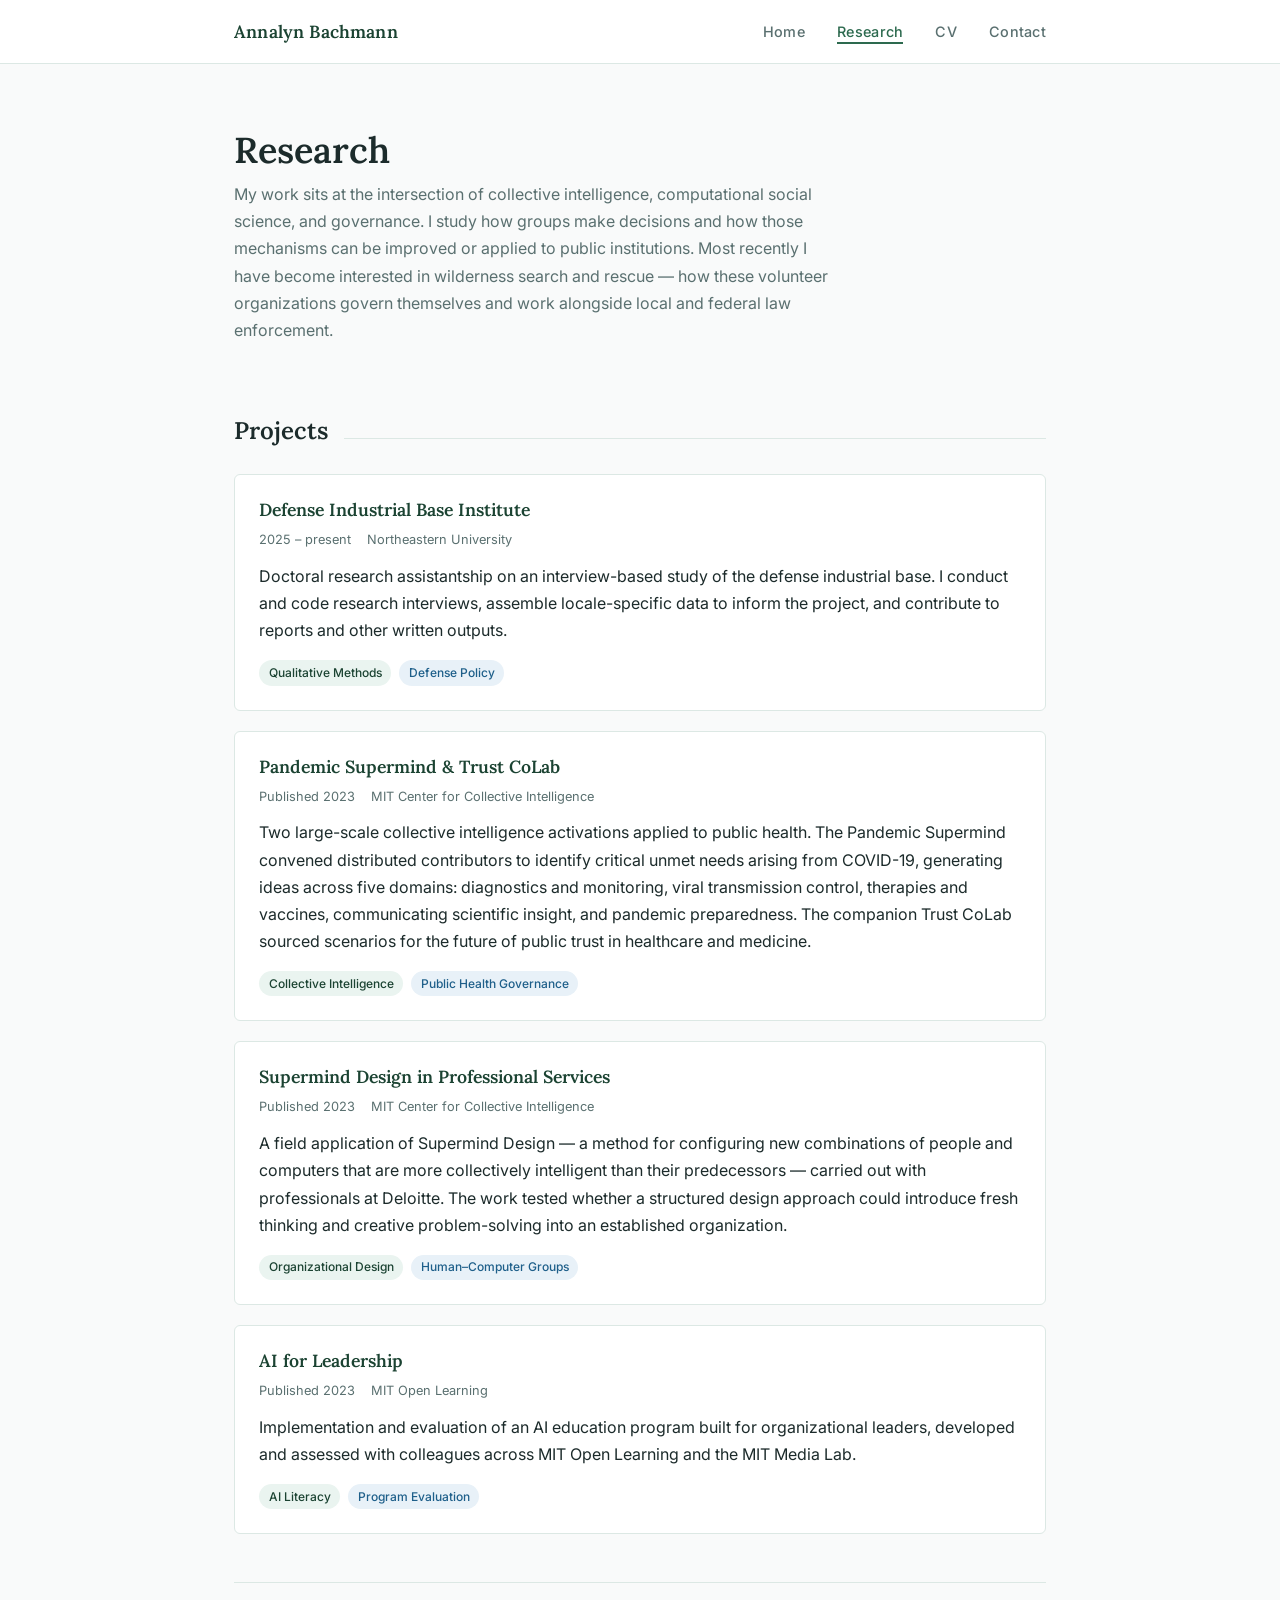
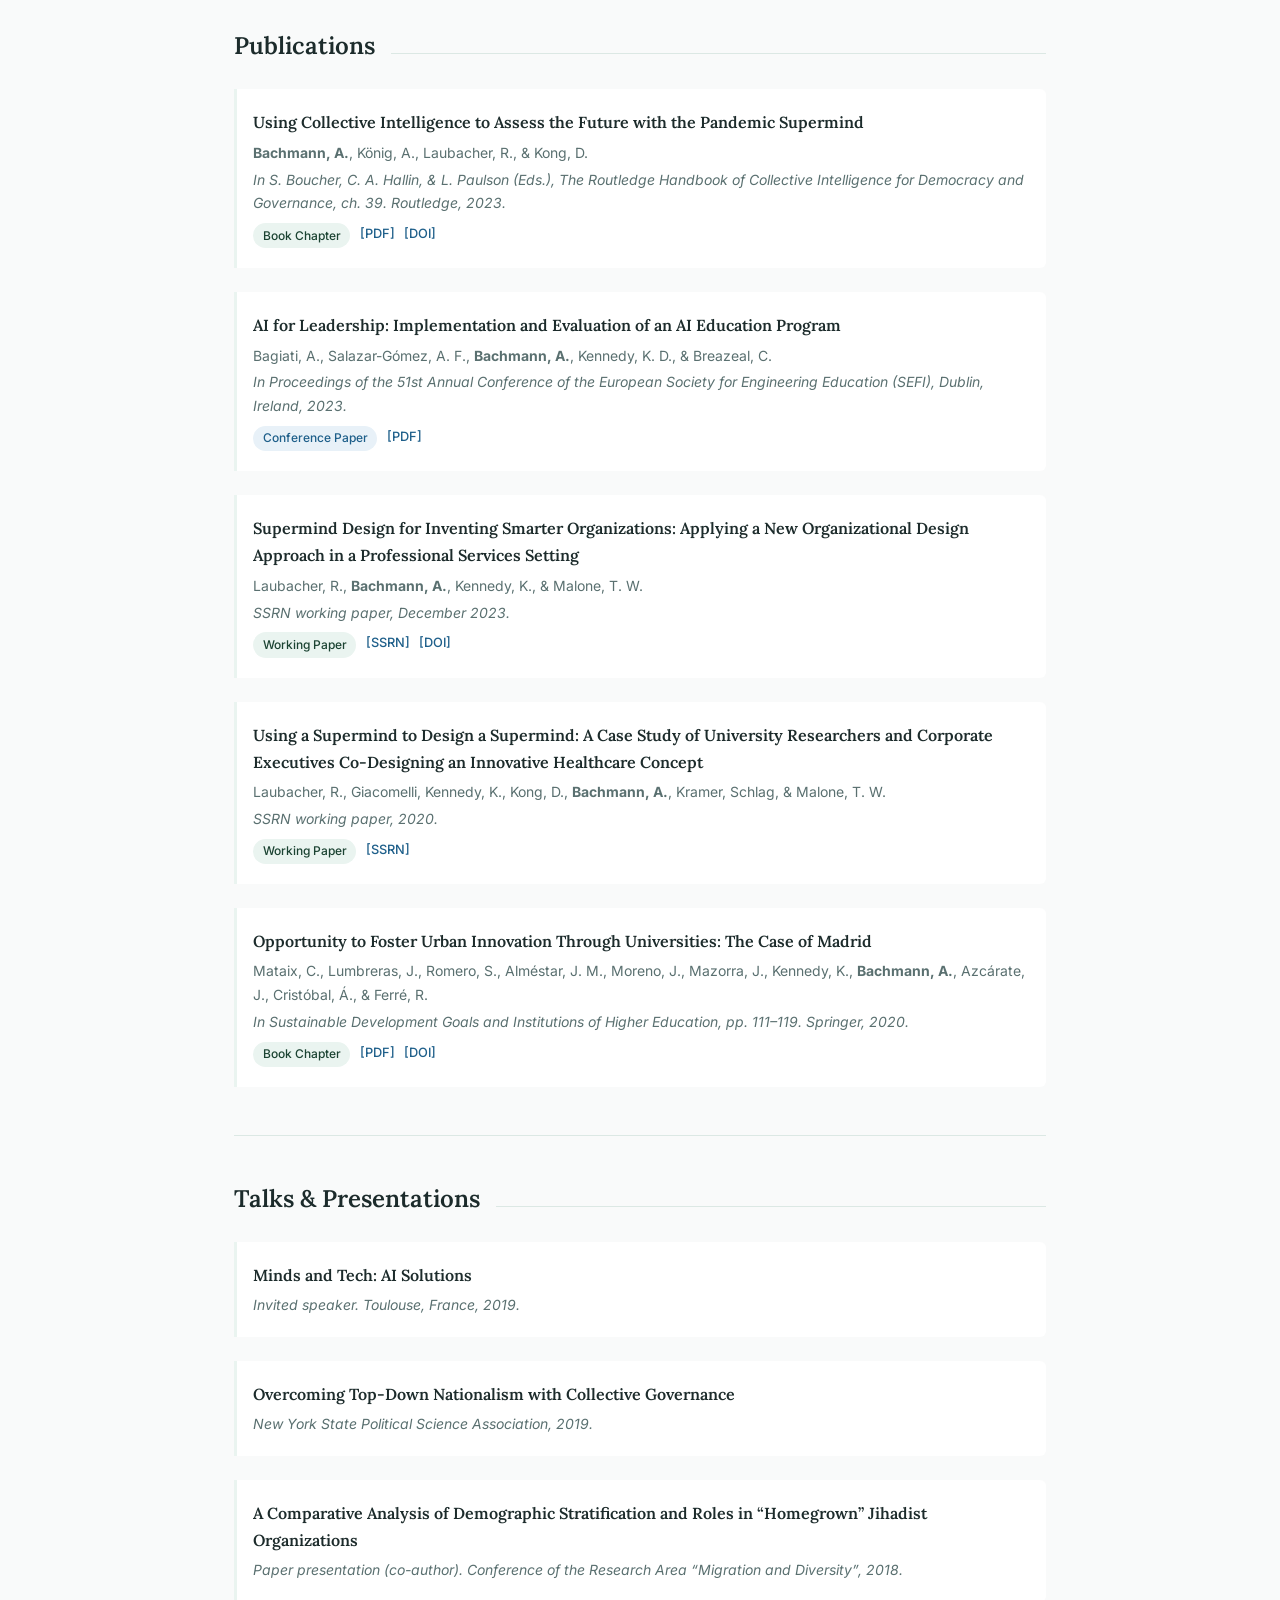
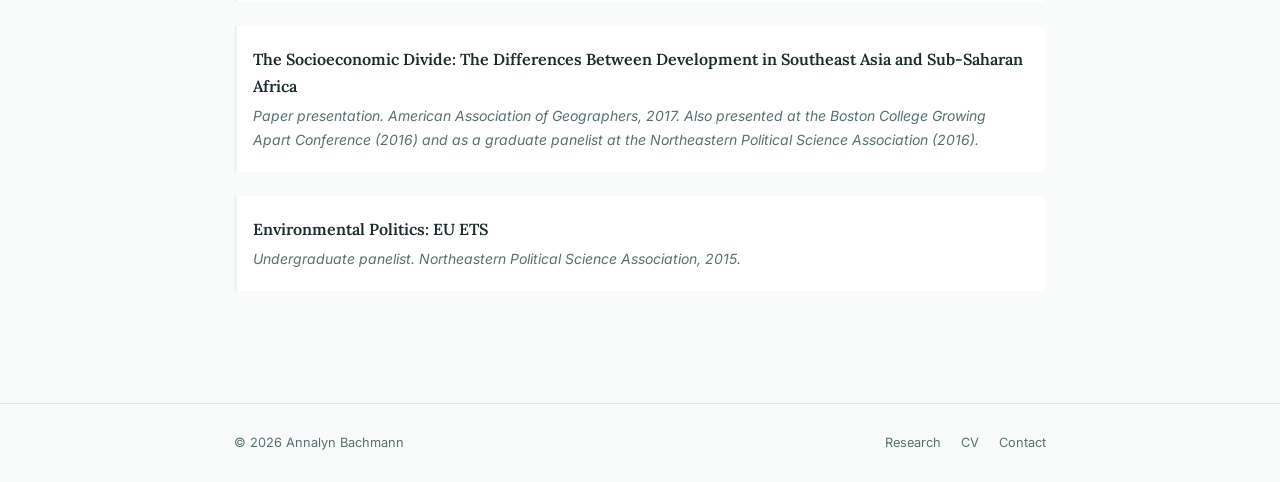
==== research.html @ 3c936c5e "Build personal academic site Four-page static site (home, research, CV, contact) in plain HTML/CSS/J" ====
<!DOCTYPE html>
<html lang="en">
<head>
  <meta charset="UTF-8">
  <meta name="viewport" content="width=device-width, initial-scale=1.0">
  <title>Research — Annalyn Bachmann</title>
  <meta name="description" content="Research projects and publications by Annalyn Bachmann, PhD student at Northeastern University.">
  <link rel="stylesheet" href="css/style.css">
</head>
<body>

  <nav>
    <div class="nav-inner">
      <a href="index.html" class="nav-brand">Annalyn Bachmann</a>
      <button class="nav-toggle" aria-label="Toggle navigation" aria-expanded="false">
        <span></span><span></span><span></span>
      </button>
      <ul class="nav-links">
        <li><a href="index.html">Home</a></li>
        <li><a href="research.html">Research</a></li>
        <li><a href="resume.html">CV</a></li>
        <li><a href="contact.html">Contact</a></li>
      </ul>
    </div>
  </nav>

  <main>
    <div class="container">

      <!-- Page header -->
      <section class="hero" style="padding-bottom: 1.5rem;">
        <h1>Research</h1>
        <p style="color: var(--text-muted); margin-top: 0.5rem; max-width: 600px;">
          My work sits at the intersection of collective intelligence, computational social science,
          and governance. I study how groups make decisions and how those mechanisms can be
          improved or applied to public institutions. Most recently I have become interested in
          wilderness search and rescue — how these volunteer organizations govern themselves and
          work alongside local and federal law enforcement.
        </p>
      </section>

      <!-- Research Projects -->
      <section class="section">
        <div class="section-heading">
          <h2>Projects</h2>
        </div>
        <div class="project-list">

          <!--
            NOTE: These project descriptions were drafted from your CV and the published
            papers. Please review and rewrite in your own voice.
          -->

          <div class="project-item">
            <h3>Defense Industrial Base Institute</h3>
            <div class="project-meta">
              <span>2025 – present</span>
              <span>Northeastern University</span>
            </div>
            <p>
              Doctoral research assistantship on an interview-based study of the defense
              industrial base. I conduct and code research interviews, assemble locale-specific
              data to inform the project, and contribute to reports and other written outputs.
            </p>
            <div style="margin-top:0.75rem; display:flex; gap:0.5rem; flex-wrap:wrap;">
              <span class="tag tag-green">Qualitative Methods</span>
              <span class="tag tag-blue">Defense Policy</span>
            </div>
          </div>

          <div class="project-item">
            <h3>Pandemic Supermind &amp; Trust CoLab</h3>
            <div class="project-meta">
              <span>Published 2023</span>
              <span>MIT Center for Collective Intelligence</span>
            </div>
            <p>
              Two large-scale collective intelligence activations applied to public health.
              The Pandemic Supermind convened distributed contributors to identify critical
              unmet needs arising from COVID-19, generating ideas across five domains:
              diagnostics and monitoring, viral transmission control, therapies and vaccines,
              communicating scientific insight, and pandemic preparedness. The companion Trust
              CoLab sourced scenarios for the future of public trust in healthcare and medicine.
            </p>
            <div style="margin-top:0.75rem; display:flex; gap:0.5rem; flex-wrap:wrap;">
              <span class="tag tag-green">Collective Intelligence</span>
              <span class="tag tag-blue">Public Health Governance</span>
            </div>
          </div>

          <div class="project-item">
            <h3>Supermind Design in Professional Services</h3>
            <div class="project-meta">
              <span>Published 2023</span>
              <span>MIT Center for Collective Intelligence</span>
            </div>
            <p>
              A field application of Supermind Design — a method for configuring new
              combinations of people and computers that are more collectively intelligent than
              their predecessors — carried out with professionals at Deloitte. The work tested
              whether a structured design approach could introduce fresh thinking and creative
              problem-solving into an established organization.
            </p>
            <div style="margin-top:0.75rem; display:flex; gap:0.5rem; flex-wrap:wrap;">
              <span class="tag tag-green">Organizational Design</span>
              <span class="tag tag-blue">Human–Computer Groups</span>
            </div>
          </div>

          <div class="project-item">
            <h3>AI for Leadership</h3>
            <div class="project-meta">
              <span>Published 2023</span>
              <span>MIT Open Learning</span>
            </div>
            <p>
              Implementation and evaluation of an AI education program built for organizational
              leaders, developed and assessed with colleagues across MIT Open Learning and the
              MIT Media Lab.
            </p>
            <div style="margin-top:0.75rem; display:flex; gap:0.5rem; flex-wrap:wrap;">
              <span class="tag tag-green">AI Literacy</span>
              <span class="tag tag-blue">Program Evaluation</span>
            </div>
          </div>

        </div>
      </section>

      <!-- Publications -->
      <section class="section">
        <div class="section-heading">
          <h2>Publications</h2>
        </div>
        <div class="pub-list">

          <div class="pub-item">
            <p class="pub-title">Using Collective Intelligence to Assess the Future with the Pandemic Supermind</p>
            <p class="pub-authors"><strong>Bachmann, A.</strong>, König, A., Laubacher, R., &amp; Kong, D.</p>
            <p class="pub-venue">
              In S. Boucher, C. A. Hallin, &amp; L. Paulson (Eds.),
              <em>The Routledge Handbook of Collective Intelligence for Democracy and Governance</em>,
              ch. 39. Routledge, 2023.
            </p>
            <div class="pub-links">
              <span class="tag tag-green">Book Chapter</span>
              <a href="https://epub.ub.uni-muenchen.de/121692/1/Using_collective_intelligence_to_assess_the_future_with_the_Pandemic_Supermind_24_10_02_13_44_24_1_.pdf" class="pub-link">[PDF]</a>
              <a href="https://doi.org/10.4324/9781003215929-46" class="pub-link">[DOI]</a>
            </div>
          </div>

          <div class="pub-item">
            <p class="pub-title">AI for Leadership: Implementation and Evaluation of an AI Education Program</p>
            <p class="pub-authors">Bagiati, A., Salazar-Gómez, A. F., <strong>Bachmann, A.</strong>, Kennedy, K. D., &amp; Breazeal, C.</p>
            <p class="pub-venue">
              In <em>Proceedings of the 51st Annual Conference of the European Society for
              Engineering Education (SEFI)</em>, Dublin, Ireland, 2023.
            </p>
            <div class="pub-links">
              <span class="tag tag-blue">Conference Paper</span>
              <a href="https://arrow.tudublin.ie/cgi/viewcontent.cgi?article=1024&amp;context=sefi2023_respap" class="pub-link">[PDF]</a>
            </div>
          </div>

          <div class="pub-item">
            <p class="pub-title">Supermind Design for Inventing Smarter Organizations: Applying a New Organizational Design Approach in a Professional Services Setting</p>
            <p class="pub-authors">Laubacher, R., <strong>Bachmann, A.</strong>, Kennedy, K., &amp; Malone, T. W.</p>
            <p class="pub-venue">SSRN working paper, December 2023.</p>
            <div class="pub-links">
              <span class="tag tag-green">Working Paper</span>
              <a href="https://ssrn.com/abstract=4664645" class="pub-link">[SSRN]</a>
              <a href="https://doi.org/10.2139/ssrn.4664645" class="pub-link">[DOI]</a>
            </div>
          </div>

          <!-- NOTE: initials unconfirmed for Giacomelli, Kramer, and Schlag — please fill in. -->
          <div class="pub-item">
            <p class="pub-title">Using a Supermind to Design a Supermind: A Case Study of University Researchers and Corporate Executives Co-Designing an Innovative Healthcare Concept</p>
            <p class="pub-authors">Laubacher, R., Giacomelli, Kennedy, K., Kong, D., <strong>Bachmann, A.</strong>, Kramer, Schlag, &amp; Malone, T. W.</p>
            <p class="pub-venue">SSRN working paper, 2020.</p>
            <div class="pub-links">
              <span class="tag tag-green">Working Paper</span>
              <a href="https://papers.ssrn.com/sol3/papers.cfm?abstract_id=3601059" class="pub-link">[SSRN]</a>
            </div>
          </div>

          <div class="pub-item">
            <p class="pub-title">Opportunity to Foster Urban Innovation Through Universities: The Case of Madrid</p>
            <p class="pub-authors">
              Mataix, C., Lumbreras, J., Romero, S., Alméstar, J. M., Moreno, J., Mazorra, J.,
              Kennedy, K., <strong>Bachmann, A.</strong>, Azcárate, J., Cristóbal, Á., &amp; Ferré, R.
            </p>
            <p class="pub-venue">
              In <em>Sustainable Development Goals and Institutions of Higher Education</em>,
              pp. 111–119. Springer, 2020.
            </p>
            <div class="pub-links">
              <span class="tag tag-green">Book Chapter</span>
              <a href="https://oa.upm.es/78802/" class="pub-link">[PDF]</a>
              <a href="https://doi.org/10.1007/978-3-030-26157-3_9" class="pub-link">[DOI]</a>
            </div>
          </div>

        </div>
      </section>

      <!-- Talks & Presentations -->
      <section class="section">
        <div class="section-heading">
          <h2>Talks &amp; Presentations</h2>
        </div>
        <div class="pub-list">

          <div class="pub-item">
            <p class="pub-title">Minds and Tech: AI Solutions</p>
            <p class="pub-venue">Invited speaker. Toulouse, France, 2019.</p>
          </div>

          <div class="pub-item">
            <p class="pub-title">Overcoming Top-Down Nationalism with Collective Governance</p>
            <p class="pub-venue"><em>New York State Political Science Association</em>, 2019.</p>
          </div>

          <div class="pub-item">
            <p class="pub-title">A Comparative Analysis of Demographic Stratification and Roles in “Homegrown” Jihadist Organizations</p>
            <p class="pub-venue">
              Paper presentation (co-author).
              <em>Conference of the Research Area “Migration and Diversity”</em>, 2018.
            </p>
          </div>

          <div class="pub-item">
            <p class="pub-title">The Socioeconomic Divide: The Differences Between Development in Southeast Asia and Sub-Saharan Africa</p>
            <p class="pub-venue">
              Paper presentation. <em>American Association of Geographers</em>, 2017.
              Also presented at the <em>Boston College Growing Apart Conference</em> (2016) and as a
              graduate panelist at the <em>Northeastern Political Science Association</em> (2016).
            </p>
          </div>

          <div class="pub-item">
            <p class="pub-title">Environmental Politics: EU ETS</p>
            <p class="pub-venue">Undergraduate panelist. <em>Northeastern Political Science Association</em>, 2015.</p>
          </div>

        </div>
      </section>

    </div>
  </main>

  <footer>
    <div class="footer-inner">
      <span>&copy; 2026 Annalyn Bachmann</span>
      <div class="footer-links">
        <a href="research.html">Research</a>
        <a href="resume.html">CV</a>
        <a href="contact.html">Contact</a>
      </div>
    </div>
  </footer>

  <script src="js/main.js"></script>
</body>
</html>
---- css/style.css ----
/* =============================================
   Root variables & reset
   ============================================= */

@import url('https://fonts.googleapis.com/css2?family=Lora:ital,wght@0,400;0,500;0,600;0,700;1,400;1,600&family=Inter:wght@300;400;500;600&display=swap');

:root {
  --bg:           #f9fafa;
  --surface:      #ffffff;
  --border:       #dce8e4;
  --text:         #1c2b2b;
  --text-muted:   #5a7070;
  --green:        #2d6a4f;
  --green-dark:   #1b4332;
  --green-light:  #eaf4f0;
  --blue:         #1e5f8a;
  --blue-light:   #e8f1f8;
  --accent:       #52b788;

  --font-serif:   'Lora', Georgia, serif;
  --font-sans:    'Inter', system-ui, sans-serif;

  --radius:       6px;
  --max-width:    860px;
  --nav-height:   64px;
}

*, *::before, *::after {
  box-sizing: border-box;
  margin: 0;
  padding: 0;
}

html {
  scroll-behavior: smooth;
}

body {
  font-family: var(--font-sans);
  font-size: 1rem;
  line-height: 1.7;
  color: var(--text);
  background: var(--bg);
  -webkit-font-smoothing: antialiased;
}

a {
  color: var(--green);
  text-decoration: none;
}

a:hover {
  color: var(--blue);
  text-decoration: underline;
}

img {
  max-width: 100%;
  display: block;
}

/* =============================================
   Typography
   ============================================= */

h1, h2, h3, h4 {
  font-family: var(--font-serif);
  font-weight: 600;
  line-height: 1.25;
  color: var(--text);
}

h1 { font-size: 2.25rem; }
h2 { font-size: 1.6rem; }
h3 { font-size: 1.2rem; }
h4 { font-size: 1rem; }

p { margin-bottom: 1rem; }
p:last-child { margin-bottom: 0; }

/* =============================================
   Layout utilities
   ============================================= */

.container {
  max-width: var(--max-width);
  margin: 0 auto;
  padding: 0 1.5rem;
}

.section {
  padding: 3rem 0;
}

.section + .section {
  border-top: 1px solid var(--border);
}

/* =============================================
   Navigation
   ============================================= */

nav {
  background: var(--surface);
  border-bottom: 1px solid var(--border);
  height: var(--nav-height);
  position: sticky;
  top: 0;
  z-index: 100;
}

.nav-inner {
  max-width: var(--max-width);
  margin: 0 auto;
  padding: 0 1.5rem;
  height: 100%;
  display: flex;
  align-items: center;
  justify-content: space-between;
}

.nav-brand {
  font-family: var(--font-serif);
  font-size: 1.1rem;
  font-weight: 600;
  color: var(--green-dark);
  letter-spacing: 0.01em;
  text-decoration: none;
}

.nav-brand:hover {
  color: var(--green);
  text-decoration: none;
}

.nav-links {
  display: flex;
  gap: 2rem;
  list-style: none;
}

.nav-links a {
  font-size: 0.9rem;
  font-weight: 500;
  color: var(--text-muted);
  letter-spacing: 0.02em;
  padding-bottom: 2px;
  border-bottom: 2px solid transparent;
  transition: color 0.15s, border-color 0.15s;
  text-decoration: none;
}

.nav-links a:hover,
.nav-links a.active {
  color: var(--green);
  border-bottom-color: var(--green);
  text-decoration: none;
}

/* Mobile nav toggle */
.nav-toggle {
  display: none;
  background: none;
  border: none;
  cursor: pointer;
  padding: 4px;
  color: var(--text);
}

.nav-toggle span {
  display: block;
  width: 22px;
  height: 2px;
  background: currentColor;
  margin: 5px 0;
  transition: transform 0.2s, opacity 0.2s;
}

/* =============================================
   Hero / Home
   ============================================= */

.hero {
  padding: 4rem 0 3rem;
}

.hero-grid {
  display: grid;
  grid-template-columns: 200px 1fr;
  gap: 3rem;
  align-items: start;
}

.hero-photo {
  width: 200px;
  height: 200px;
  border-radius: 50%;
  object-fit: cover;
  border: 3px solid var(--border);
}

.hero-photo-placeholder {
  width: 200px;
  height: 200px;
  border-radius: 50%;
  background: var(--green-light);
  border: 3px solid var(--border);
  display: flex;
  align-items: center;
  justify-content: center;
  color: var(--text-muted);
  font-size: 0.8rem;
  text-align: center;
}

.hero-name {
  font-size: 2.4rem;
  margin-bottom: 0.25rem;
}

.hero-title {
  font-family: var(--font-sans);
  font-size: 1rem;
  font-weight: 400;
  color: var(--text-muted);
  margin-bottom: 0.2rem;
}

.hero-institution {
  font-family: var(--font-sans);
  font-size: 0.95rem;
  color: var(--green);
  font-weight: 500;
  margin-bottom: 1.25rem;
}

.hero-bio {
  font-size: 1rem;
  color: var(--text);
  margin-bottom: 1.5rem;
}

.hero-links {
  display: flex;
  flex-wrap: wrap;
  gap: 0.75rem;
}

.btn {
  display: inline-flex;
  align-items: center;
  gap: 0.4rem;
  padding: 0.45rem 1rem;
  border-radius: var(--radius);
  font-size: 0.875rem;
  font-weight: 500;
  font-family: var(--font-sans);
  transition: background 0.15s, color 0.15s;
  text-decoration: none;
  border: 1.5px solid transparent;
}

.btn-primary {
  background: var(--green);
  color: #fff;
  border-color: var(--green);
}

.btn-primary:hover {
  background: var(--green-dark);
  border-color: var(--green-dark);
  color: #fff;
  text-decoration: none;
}

.btn-outline {
  background: transparent;
  color: var(--green);
  border-color: var(--green);
}

.btn-outline:hover {
  background: var(--green-light);
  color: var(--green-dark);
  text-decoration: none;
}

.btn-blue {
  background: var(--blue);
  color: #fff;
  border-color: var(--blue);
}

.btn-blue:hover {
  background: #174e75;
  border-color: #174e75;
  color: #fff;
  text-decoration: none;
}

/* =============================================
   Research interests (homepage)
   ============================================= */

.interests-grid {
  display: grid;
  grid-template-columns: repeat(auto-fit, minmax(220px, 1fr));
  gap: 1rem;
  margin-top: 1.5rem;
}

.interest-card {
  background: var(--surface);
  border: 1px solid var(--border);
  border-radius: var(--radius);
  padding: 1.25rem 1.25rem 1rem;
}

.interest-card h4 {
  color: var(--green-dark);
  margin-bottom: 0.4rem;
  font-size: 0.95rem;
}

.interest-card p {
  font-size: 0.875rem;
  color: var(--text-muted);
}

/* Highlighted current interest — spans the full grid width */
.interest-card-feature {
  grid-column: 1 / -1;
  background: var(--green-light);
  border-color: var(--accent);
}

/* =============================================
   Section headings
   ============================================= */

.section-heading {
  display: flex;
  align-items: baseline;
  gap: 1rem;
  margin-bottom: 1.75rem;
}

.section-heading h2 {
  font-size: 1.5rem;
}

.section-heading::after {
  content: '';
  flex: 1;
  height: 1px;
  background: var(--border);
}

/* =============================================
   Publications & Research
   ============================================= */

.pub-list {
  display: flex;
  flex-direction: column;
  gap: 1.5rem;
}

.pub-item {
  padding: 1.25rem 1.25rem 1.25rem 1rem;
  border-left: 3px solid var(--green-light);
  background: var(--surface);
  border-radius: 0 var(--radius) var(--radius) 0;
}

.pub-item:hover {
  border-left-color: var(--green);
}

.pub-title {
  font-family: var(--font-serif);
  font-weight: 600;
  font-size: 1rem;
  margin-bottom: 0.25rem;
  color: var(--text);
}

.pub-authors {
  font-size: 0.875rem;
  color: var(--text-muted);
  margin-bottom: 0.2rem;
}

.pub-venue {
  font-size: 0.875rem;
  color: var(--text-muted);
  font-style: italic;
  margin-bottom: 0.5rem;
}

.pub-links {
  display: flex;
  gap: 0.6rem;
  flex-wrap: wrap;
}

.tag {
  display: inline-block;
  padding: 0.15rem 0.6rem;
  border-radius: 99px;
  font-size: 0.75rem;
  font-weight: 500;
}

.tag-green {
  background: var(--green-light);
  color: var(--green-dark);
}

.tag-blue {
  background: var(--blue-light);
  color: var(--blue);
}

.pub-link {
  font-size: 0.8rem;
  font-weight: 500;
  color: var(--blue);
}

.pub-link:hover {
  color: var(--green);
}

/* Research projects */
.project-list {
  display: flex;
  flex-direction: column;
  gap: 1.25rem;
}

.project-item {
  background: var(--surface);
  border: 1px solid var(--border);
  border-radius: var(--radius);
  padding: 1.5rem;
}

.project-item h3 {
  color: var(--green-dark);
  margin-bottom: 0.5rem;
  font-size: 1.1rem;
}

.project-meta {
  font-size: 0.8rem;
  color: var(--text-muted);
  margin-bottom: 0.75rem;
  display: flex;
  gap: 1rem;
  flex-wrap: wrap;
}

/* =============================================
   Resume / CV
   ============================================= */

.cv-download {
  display: flex;
  align-items: center;
  gap: 1rem;
  background: var(--green-light);
  border: 1px solid var(--border);
  border-radius: var(--radius);
  padding: 1rem 1.25rem;
  margin-bottom: 2.5rem;
}

.cv-download p {
  font-size: 0.875rem;
  color: var(--text-muted);
  margin: 0;
}

.cv-section {
  margin-bottom: 2.5rem;
}

.cv-section-title {
  font-family: var(--font-serif);
  font-size: 1.1rem;
  font-weight: 600;
  color: var(--green-dark);
  text-transform: uppercase;
  letter-spacing: 0.08em;
  font-size: 0.8rem;
  border-bottom: 1.5px solid var(--green-light);
  padding-bottom: 0.4rem;
  margin-bottom: 1.25rem;
}

.cv-entry {
  display: grid;
  grid-template-columns: 1fr auto;
  gap: 0.5rem 1.5rem;
  margin-bottom: 1.25rem;
  align-items: start;
}

.cv-entry-title {
  font-weight: 600;
  font-size: 0.95rem;
  color: var(--text);
}

.cv-entry-org {
  font-size: 0.875rem;
  color: var(--green);
  font-weight: 500;
}

.cv-entry-date {
  font-size: 0.8rem;
  color: var(--text-muted);
  white-space: nowrap;
  text-align: right;
}

.cv-entry-desc {
  grid-column: 1 / -1;
  font-size: 0.875rem;
  color: var(--text-muted);
}

.cv-entry-desc ul {
  padding-left: 1.25rem;
}

.cv-entry-desc li {
  margin-bottom: 0.2rem;
}

.skills-grid {
  display: grid;
  grid-template-columns: repeat(auto-fill, minmax(180px, 1fr));
  gap: 0.5rem;
}

.skill-item {
  font-size: 0.875rem;
  color: var(--text-muted);
  padding: 0.4rem 0.75rem;
  background: var(--surface);
  border: 1px solid var(--border);
  border-radius: var(--radius);
}

/* =============================================
   Timeline (CV page)
   ============================================= */

.timeline {
  position: relative;
  list-style: none;
  padding: 1rem 0;
  margin: 0;
}

/* The vertical spine, faded at both ends */
.timeline::before {
  content: '';
  position: absolute;
  top: 0;
  left: 50%;
  margin-left: -1.5px;
  width: 3px;
  height: 100%;
  background: linear-gradient(
    to bottom,
    rgba(45, 106, 79, 0) 0%,
    var(--green) 6%,
    var(--green) 94%,
    rgba(45, 106, 79, 0) 100%
  );
}

.timeline-item {
  position: relative;
  width: 50%;
  padding: 0 2.5rem;
  margin-bottom: 2rem;
}

.timeline-item:last-child {
  margin-bottom: 0;
}

.timeline-item.tl-left {
  left: 0;
  text-align: right;
}

.timeline-item.tl-right {
  left: 50%;
  text-align: left;
}

/* Marker dot sitting on the spine */
.timeline-item::before {
  content: '';
  position: absolute;
  top: 1.1rem;
  width: 13px;
  height: 13px;
  border-radius: 50%;
  background: var(--surface);
  border: 3px solid var(--green);
  z-index: 2;
}

.timeline-item.tl-left::before {
  right: -6.5px;
}

.timeline-item.tl-right::before {
  left: -6.5px;
}

.timeline-card {
  position: relative;
  display: inline-block;
  background: var(--surface);
  border: 1px solid var(--border);
  border-radius: var(--radius);
  padding: 0.75rem 1rem;
  text-align: left;
  max-width: 100%;
}

/* Little arrow pointing back toward the spine */
.timeline-card::after {
  content: '';
  position: absolute;
  top: 0.9rem;
  border: 7px solid transparent;
}

.tl-left .timeline-card::after {
  left: 100%;
  border-left-color: var(--border);
}

.tl-right .timeline-card::after {
  right: 100%;
  border-right-color: var(--border);
}

.timeline-org {
  font-family: var(--font-serif);
  font-size: 1rem;
  font-weight: 600;
  color: var(--green-dark);
  line-height: 1.3;
}

.timeline-role {
  font-size: 0.9rem;
  font-weight: 500;
  color: var(--text);
  margin-top: 0.15rem;
}

.timeline-detail {
  font-size: 0.825rem;
  color: var(--text-muted);
  margin-top: 0.1rem;
}

.timeline-date {
  display: block;
  font-size: 0.75rem;
  font-weight: 500;
  letter-spacing: 0.04em;
  text-transform: uppercase;
  color: var(--blue);
  margin-bottom: 0.3rem;
}

/* Education entries use the blue accent to distinguish them from roles */
.timeline-item.tl-edu::before {
  border-color: var(--blue);
}

.timeline-item.tl-edu .timeline-org {
  color: var(--blue);
}

.timeline-item.tl-edu .timeline-date {
  color: var(--green);
}

.timeline-legend {
  display: flex;
  gap: 1.25rem;
  flex-wrap: wrap;
  margin-bottom: 1.5rem;
  font-size: 0.8rem;
  color: var(--text-muted);
}

.timeline-legend span {
  display: flex;
  align-items: center;
  gap: 0.4rem;
}

.timeline-legend span::before {
  content: '';
  width: 11px;
  height: 11px;
  border-radius: 50%;
  background: var(--surface);
  border: 3px solid var(--green);
}

.timeline-legend .legend-edu::before {
  border-color: var(--blue);
}

/* Collapse to a single left-aligned column on narrow screens */
@media (max-width: 700px) {
  .timeline::before {
    left: 6px;
    margin-left: 0;
  }

  .timeline-item,
  .timeline-item.tl-left,
  .timeline-item.tl-right {
    width: 100%;
    left: 0;
    padding: 0 0 0 2rem;
    text-align: left;
  }

  .timeline-item.tl-left::before,
  .timeline-item.tl-right::before {
    left: 0;
    right: auto;
  }

  .timeline-card {
    display: block;
  }

  .tl-left .timeline-card::after,
  .tl-right .timeline-card::after {
    left: auto;
    right: 100%;
    border-left-color: transparent;
    border-right-color: var(--border);
  }
}

.cv-attribution {
  margin-top: 3rem;
  padding-top: 1.25rem;
  border-top: 1px solid var(--border);
  font-size: 0.8rem;
  color: var(--text-muted);
}

/* =============================================
   Contact page
   ============================================= */

.contact-grid {
  display: grid;
  grid-template-columns: 1fr 1fr;
  gap: 3rem;
  align-items: start;
}

.contact-item {
  display: flex;
  align-items: flex-start;
  gap: 1rem;
  margin-bottom: 1.5rem;
}

.contact-icon {
  width: 40px;
  height: 40px;
  border-radius: 50%;
  background: var(--green-light);
  display: flex;
  align-items: center;
  justify-content: center;
  flex-shrink: 0;
  color: var(--green-dark);
}

.contact-label {
  font-size: 0.75rem;
  text-transform: uppercase;
  letter-spacing: 0.08em;
  color: var(--text-muted);
  margin-bottom: 0.15rem;
}

.contact-value {
  font-size: 0.95rem;
  color: var(--text);
  font-weight: 500;
}

.contact-form {
  display: flex;
  flex-direction: column;
  gap: 1rem;
}

.form-group {
  display: flex;
  flex-direction: column;
  gap: 0.35rem;
}

label {
  font-size: 0.85rem;
  font-weight: 500;
  color: var(--text);
}

input, textarea {
  font-family: var(--font-sans);
  font-size: 0.9rem;
  color: var(--text);
  background: var(--surface);
  border: 1px solid var(--border);
  border-radius: var(--radius);
  padding: 0.6rem 0.85rem;
  transition: border-color 0.15s;
  width: 100%;
}

input:focus, textarea:focus {
  outline: none;
  border-color: var(--green);
}

textarea {
  min-height: 140px;
  resize: vertical;
}

/* =============================================
   Footer
   ============================================= */

footer {
  border-top: 1px solid var(--border);
  padding: 1.75rem 0;
  margin-top: 4rem;
}

.footer-inner {
  max-width: var(--max-width);
  margin: 0 auto;
  padding: 0 1.5rem;
  display: flex;
  justify-content: space-between;
  align-items: center;
  font-size: 0.8rem;
  color: var(--text-muted);
}

.footer-links {
  display: flex;
  gap: 1.25rem;
}

.footer-links a {
  color: var(--text-muted);
  font-size: 0.8rem;
}

.footer-links a:hover {
  color: var(--green);
  text-decoration: none;
}

/* =============================================
   Responsive
   ============================================= */

@media (max-width: 640px) {
  h1 { font-size: 1.75rem; }
  h2 { font-size: 1.35rem; }

  .hero-grid {
    grid-template-columns: 1fr;
    gap: 1.75rem;
  }

  .hero-photo,
  .hero-photo-placeholder {
    width: 140px;
    height: 140px;
    margin: 0 auto;
  }

  .hero-content {
    text-align: center;
  }

  .hero-links {
    justify-content: center;
  }

  .nav-links {
    display: none;
    flex-direction: column;
    gap: 0;
    position: absolute;
    top: var(--nav-height);
    left: 0;
    right: 0;
    background: var(--surface);
    border-bottom: 1px solid var(--border);
    padding: 0.75rem 1.5rem;
  }

  .nav-links.open {
    display: flex;
  }

  .nav-links li {
    border-bottom: 1px solid var(--border);
  }

  .nav-links a {
    display: block;
    padding: 0.75rem 0;
    border-bottom: none;
  }

  .nav-toggle {
    display: block;
  }

  .contact-grid {
    grid-template-columns: 1fr;
    gap: 2rem;
  }

  .cv-entry {
    grid-template-columns: 1fr;
  }

  .cv-entry-date {
    text-align: left;
    order: -1;
    color: var(--green);
    font-weight: 500;
  }

  .footer-inner {
    flex-direction: column;
    gap: 0.75rem;
    text-align: center;
  }
}

/* =============================================
   Print / PDF export
   Used to generate assets/bachmann_cv.pdf from resume.html.
   Deliberately contains no email address — see contact.html.
   ============================================= */

@media print {
  nav,
  footer,
  .cv-download,
  .cv-attribution,
  .timeline-legend {
    display: none !important;
  }

  body {
    background: #fff;
    font-size: 10.5pt;
  }

  main {
    padding: 0;
  }

  .container {
    max-width: none;
    padding: 0;
  }

  .hero {
    padding: 0 0 0.5rem;
  }

  /* No break-inside:avoid here — sections are taller than a page and
     would be pushed whole onto a fresh page, leaving big gaps. */
  .cv-section {
    margin-bottom: 1.25rem;
  }

  .cv-section-title {
    break-after: avoid;
  }

  .cv-entry,
  .pub-item,
  .timeline-item {
    break-inside: avoid;
  }

  /* Single-column timeline prints far more legibly than the alternating layout */
  .timeline::before {
    left: 6px;
    margin-left: 0;
  }

  .timeline-item,
  .timeline-item.tl-left,
  .timeline-item.tl-right {
    width: 100%;
    left: 0;
    padding: 0 0 0 2rem;
    text-align: left;
    margin-bottom: 0.9rem;
  }

  .timeline-item.tl-left::before,
  .timeline-item.tl-right::before {
    left: 0;
    right: auto;
  }

  .timeline-card {
    display: block;
    border-color: #ccc;
  }

  .tl-left .timeline-card::after,
  .tl-right .timeline-card::after {
    display: none;
  }

  a {
    color: inherit;
    text-decoration: none;
  }
}
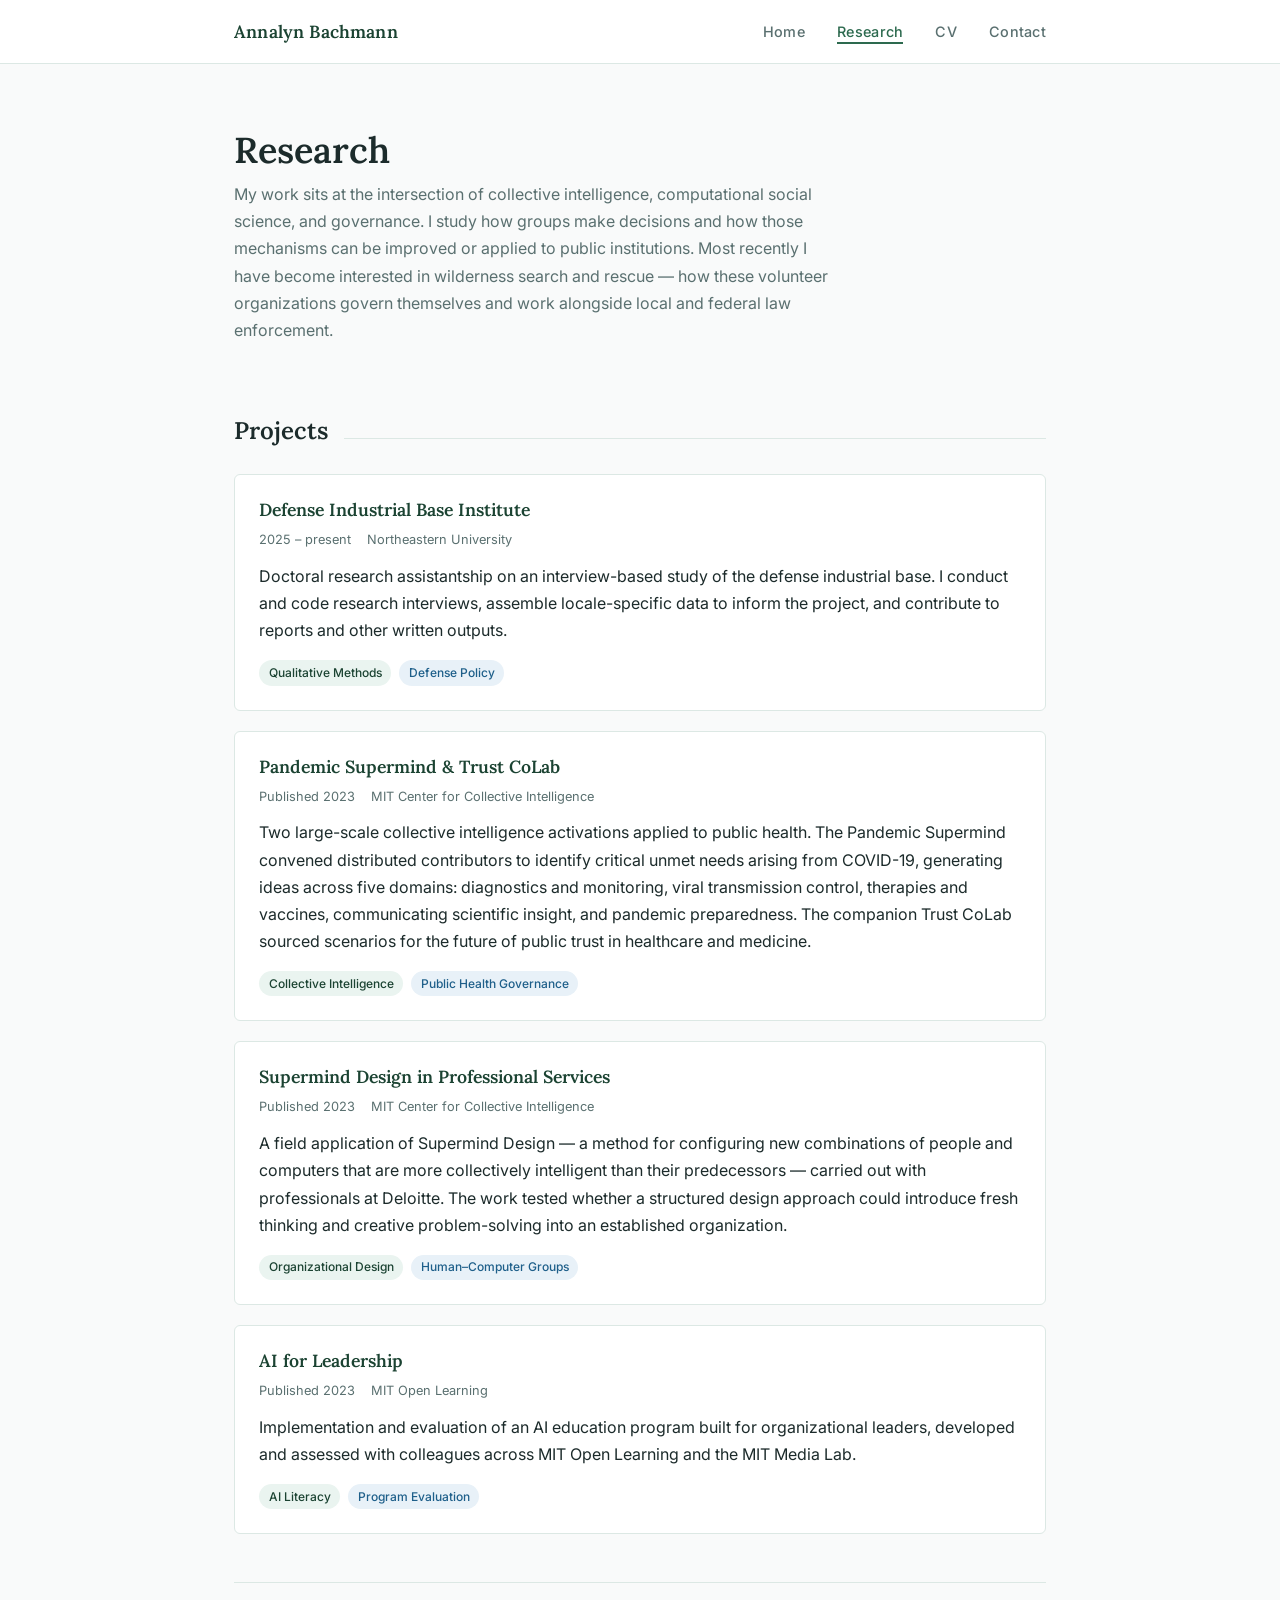
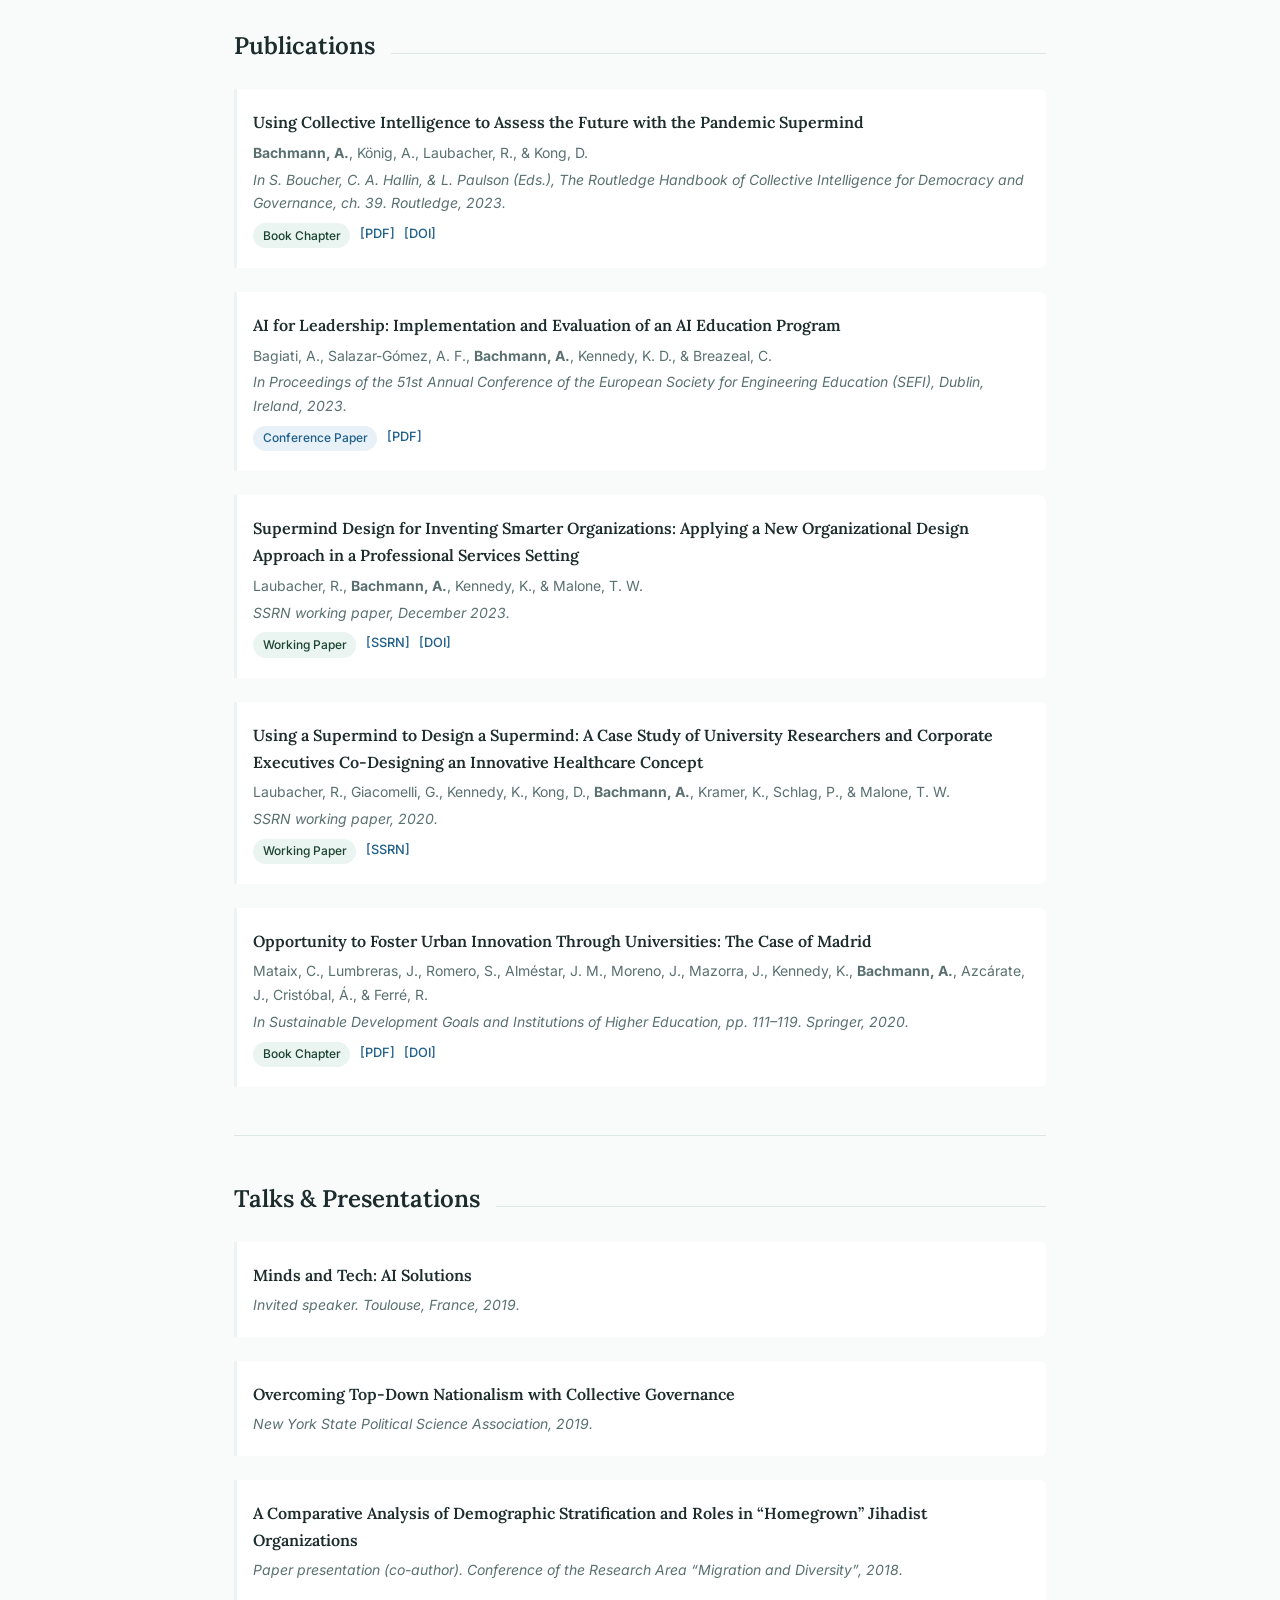
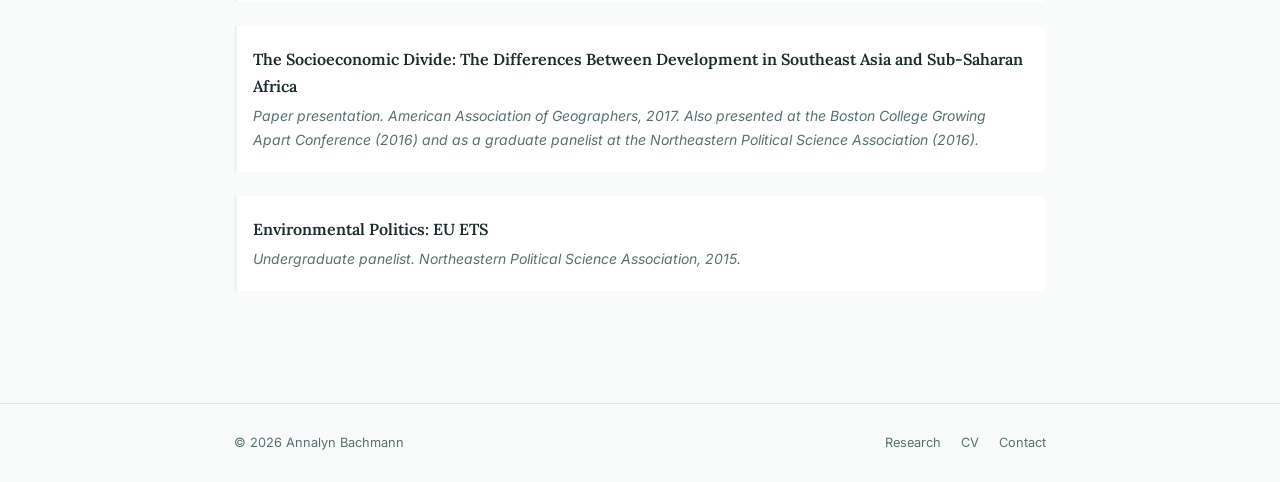
==== commit b89869f7: "Add missing author initials to the 2020 Supermind paper Giacomelli, G.; Kramer, K.; Schlag, P. — con" ====
--- a/research.html
+++ b/research.html
@@ -173,10 +173,9 @@
             </div>
           </div>
 
-          <!-- NOTE: initials unconfirmed for Giacomelli, Kramer, and Schlag — please fill in. -->
           <div class="pub-item">
             <p class="pub-title">Using a Supermind to Design a Supermind: A Case Study of University Researchers and Corporate Executives Co-Designing an Innovative Healthcare Concept</p>
-            <p class="pub-authors">Laubacher, R., Giacomelli, Kennedy, K., Kong, D., <strong>Bachmann, A.</strong>, Kramer, Schlag, &amp; Malone, T. W.</p>
+            <p class="pub-authors">Laubacher, R., Giacomelli, G., Kennedy, K., Kong, D., <strong>Bachmann, A.</strong>, Kramer, K., Schlag, P., &amp; Malone, T. W.</p>
             <p class="pub-venue">SSRN working paper, 2020.</p>
             <div class="pub-links">
               <span class="tag tag-green">Working Paper</span>
--- a/css/style.css
+++ b/css/style.css
@@ -973,9 +973,9 @@
 }
 
 /* =============================================
-   Print / PDF export
-   Used to generate assets/bachmann_cv.pdf from resume.html.
-   Deliberately contains no email address — see contact.html.
+   Print styles for the CV page
+   Makes resume.html print cleanly from the browser. The downloadable
+   assets/bachmann_cv.pdf is Annalyn's own export, not generated from this.
    ============================================= */
 
 @media print {
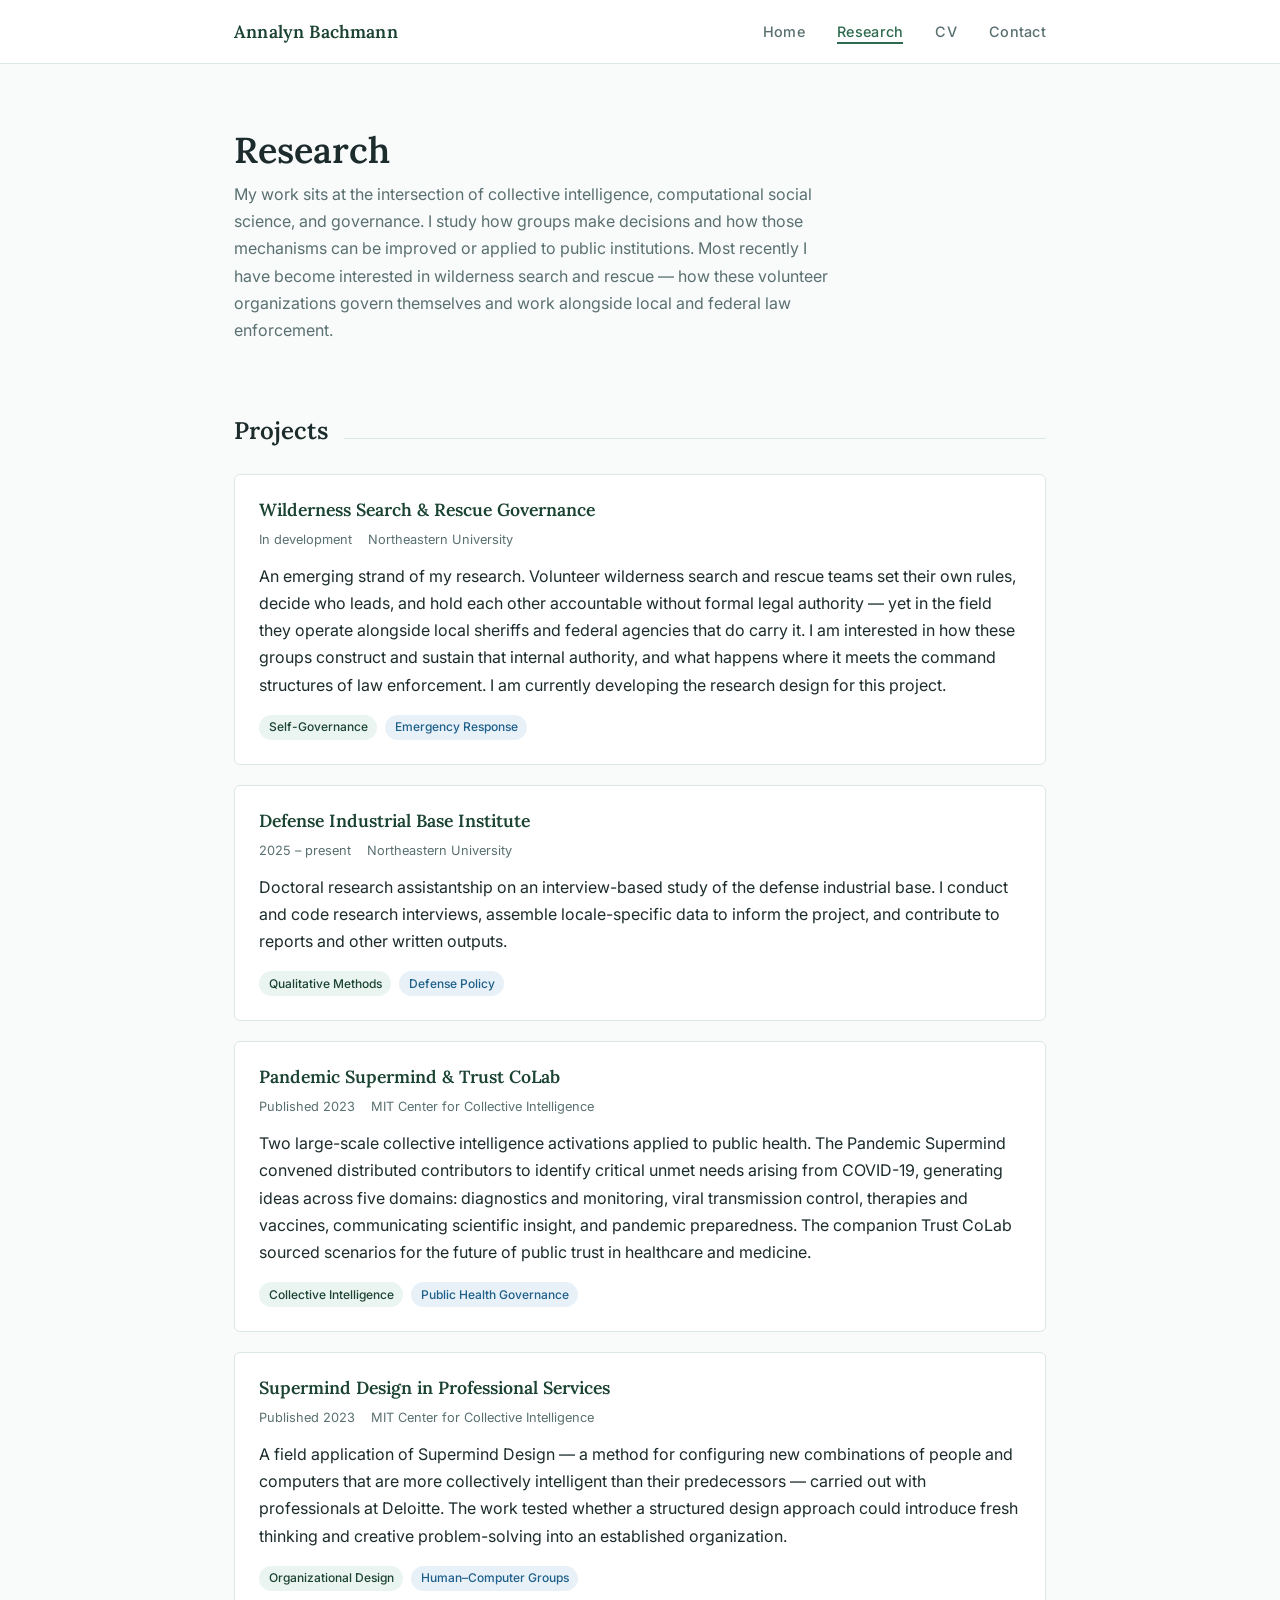
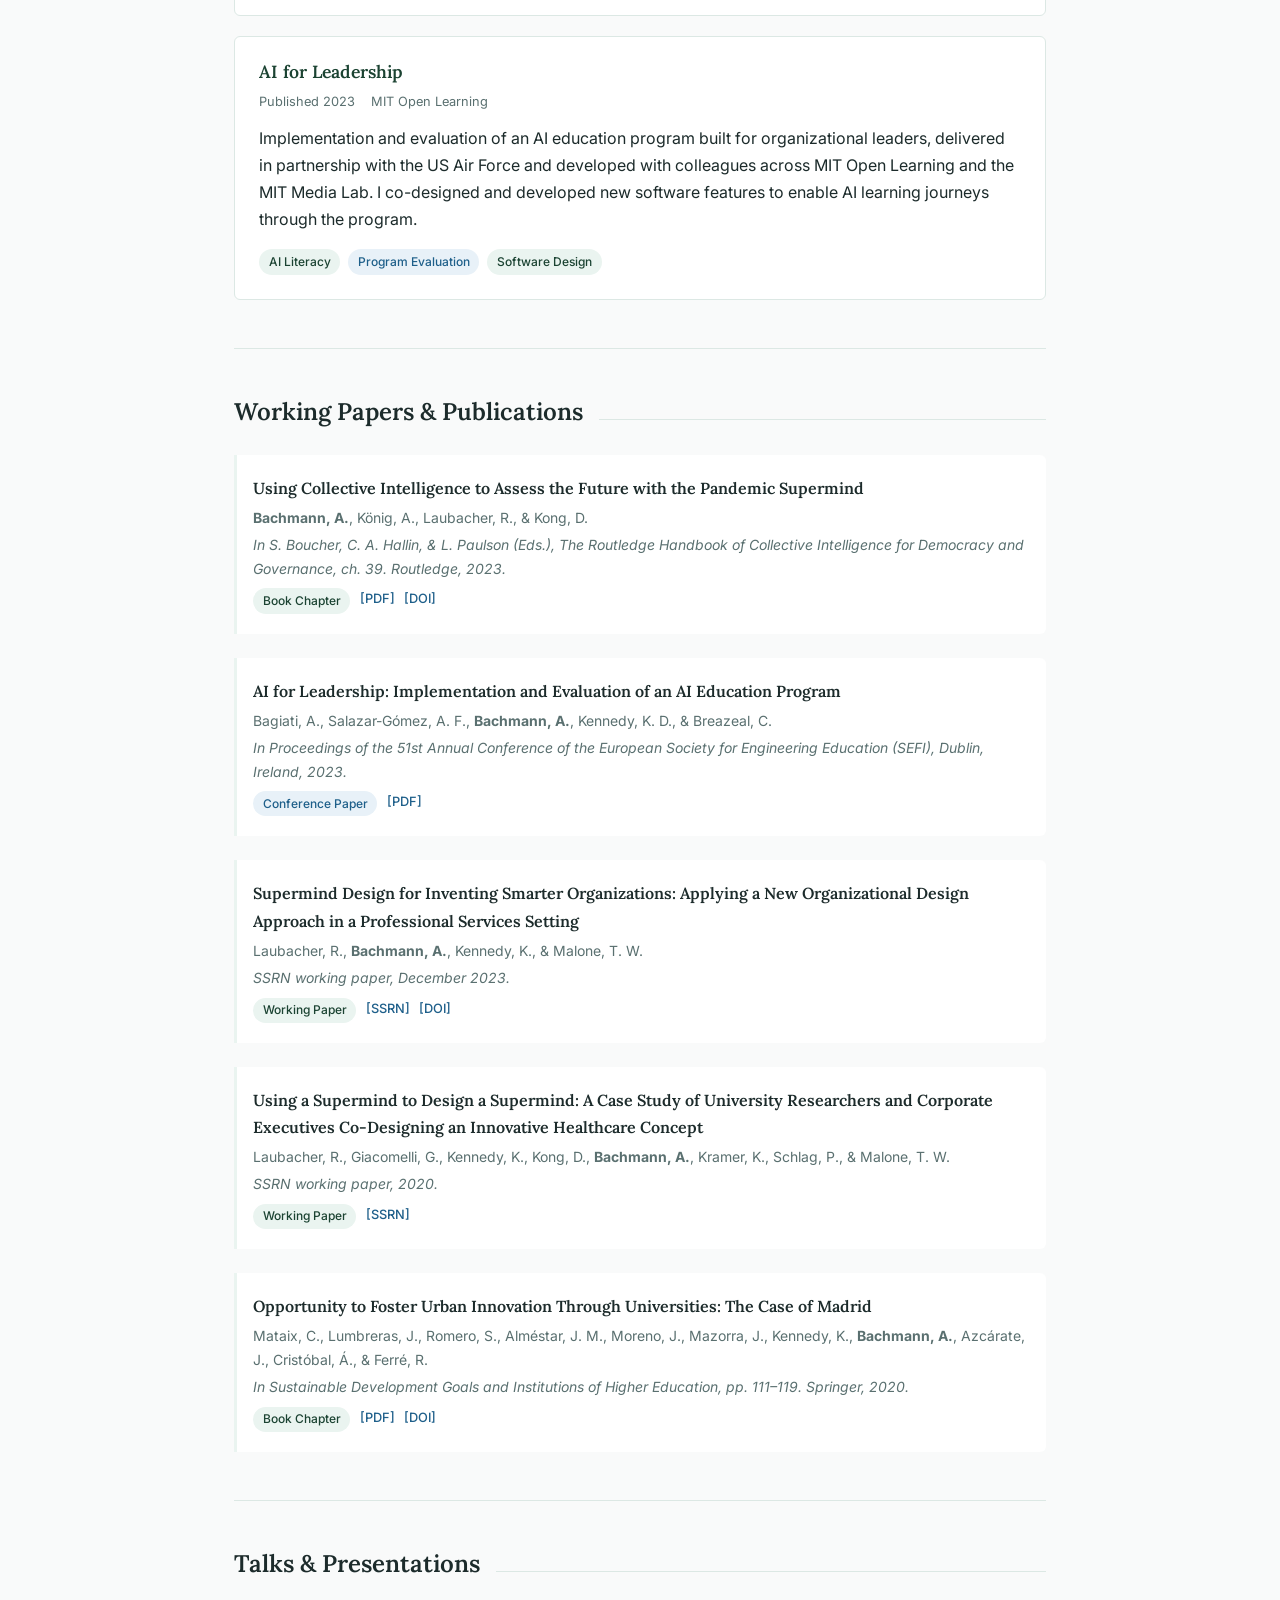
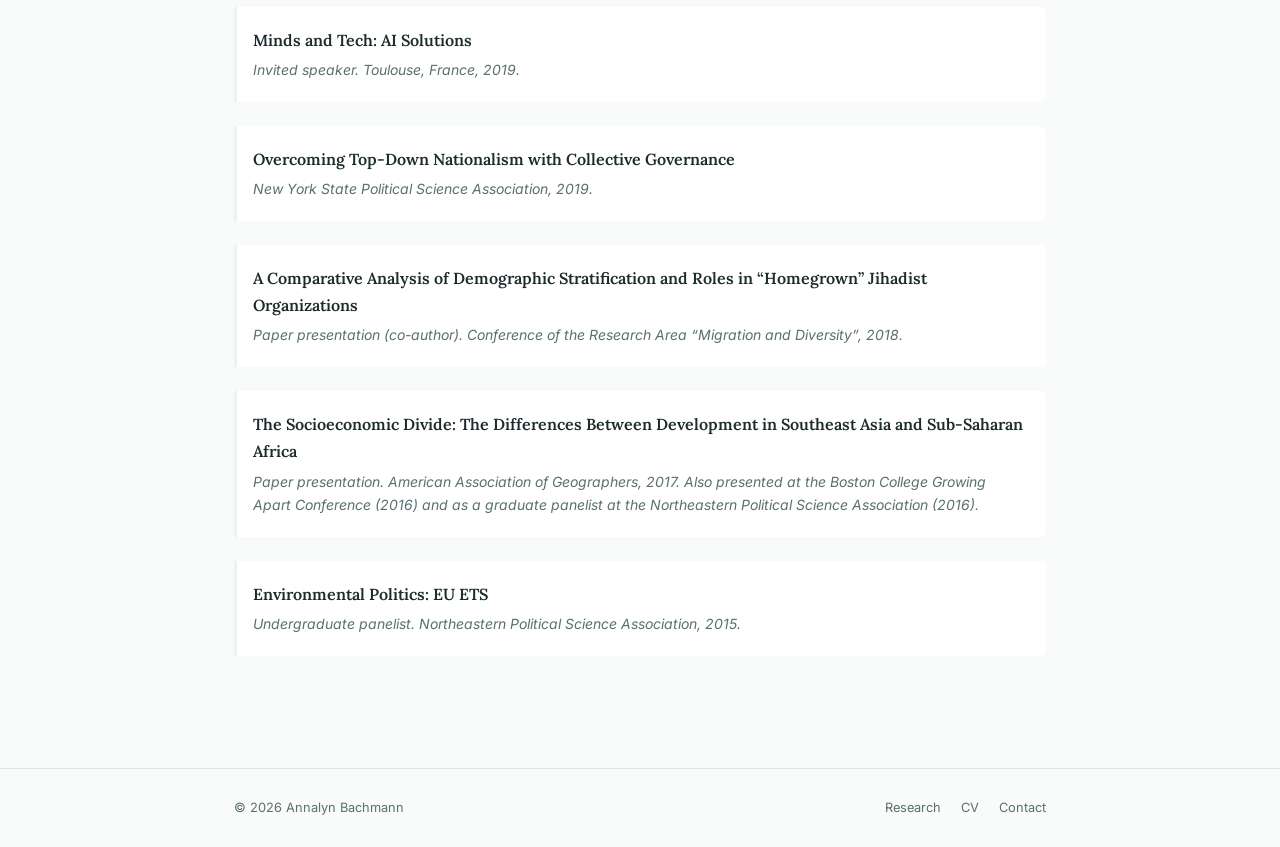
==== commit 0472d514: "Add Wilderness SAR project; expand AI for Leadership - New Wilderness Search & Rescue Governance pro" ====
--- a/research.html
+++ b/research.html
@@ -46,10 +46,26 @@
         </div>
         <div class="project-list">
 
-          <!--
-            NOTE: These project descriptions were drafted from your CV and the published
-            papers. Please review and rewrite in your own voice.
-          -->
+          <div class="project-item">
+            <h3>Wilderness Search &amp; Rescue Governance</h3>
+            <div class="project-meta">
+              <span>In development</span>
+              <span>Northeastern University</span>
+            </div>
+            <p>
+              An emerging strand of my research. Volunteer wilderness search and rescue teams
+              set their own rules, decide who leads, and hold each other accountable without
+              formal legal authority — yet in the field they operate alongside local sheriffs
+              and federal agencies that do carry it. I am interested in how these groups
+              construct and sustain that internal authority, and what happens where it meets
+              the command structures of law enforcement. I am currently developing the research
+              design for this project.
+            </p>
+            <div style="margin-top:0.75rem; display:flex; gap:0.5rem; flex-wrap:wrap;">
+              <span class="tag tag-green">Self-Governance</span>
+              <span class="tag tag-blue">Emergency Response</span>
+            </div>
+          </div>
 
           <div class="project-item">
             <h3>Defense Industrial Base Institute</h3>
@@ -115,12 +131,14 @@
             </div>
             <p>
               Implementation and evaluation of an AI education program built for organizational
-              leaders, developed and assessed with colleagues across MIT Open Learning and the
-              MIT Media Lab.
+              leaders, delivered in partnership with the US Air Force and developed with colleagues
+              across MIT Open Learning and the MIT Media Lab. I co-designed and developed new
+              software features to enable AI learning journeys through the program.
             </p>
             <div style="margin-top:0.75rem; display:flex; gap:0.5rem; flex-wrap:wrap;">
               <span class="tag tag-green">AI Literacy</span>
               <span class="tag tag-blue">Program Evaluation</span>
+              <span class="tag tag-green">Software Design</span>
             </div>
           </div>
 
@@ -130,7 +148,7 @@
       <!-- Publications -->
       <section class="section">
         <div class="section-heading">
-          <h2>Publications</h2>
+          <h2>Working Papers &amp; Publications</h2>
         </div>
         <div class="pub-list">
 
